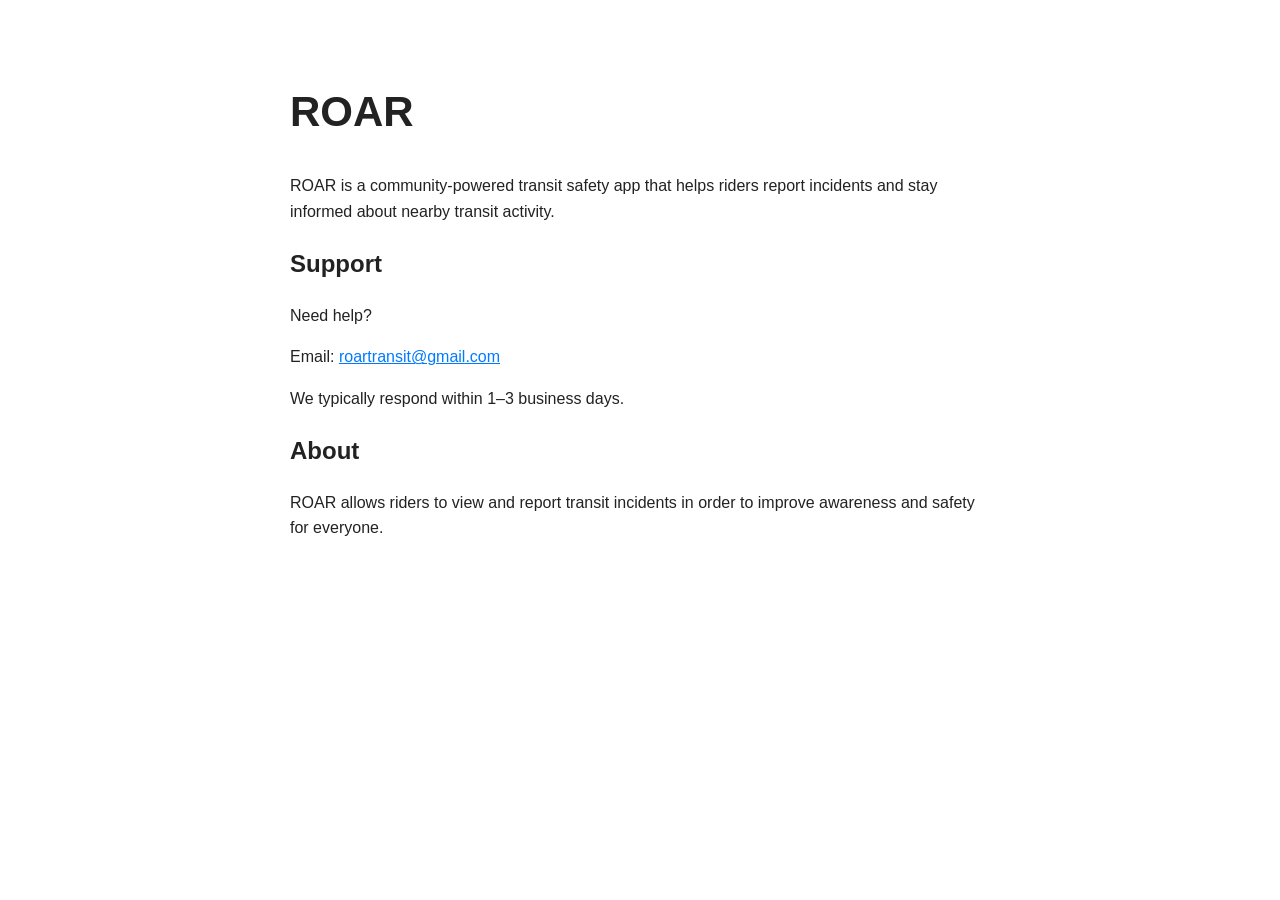
==== index.html @ c8202570 "Create index.html" ====
<!DOCTYPE html>
<html lang="en">
<head>
<meta charset="UTF-8">
<title>ROAR Support</title>

<style>
body{
    font-family: Helvetica, Arial, sans-serif;
    max-width:700px;
    margin:auto;
    padding:50px;
    line-height:1.6;
    color:#222;
}

h1{
    font-size:42px;
}

a{
    color:#007AFF;
}
</style>

</head>

<body>

<h1>ROAR</h1>

<p>
ROAR is a community-powered transit safety app that helps riders report incidents and stay informed about nearby transit activity.
</p>

<h2>Support</h2>

<p>
Need help?
</p>

<p>
Email:
<a href="mailto:roartransit@gmail.com">
roartransit@gmail.com
</a>
</p>

<p>
We typically respond within 1–3 business days.
</p>

<h2>About</h2>

<p>
ROAR allows riders to view and report transit incidents in order to improve awareness and safety for everyone.
</p>

</body>
</html>
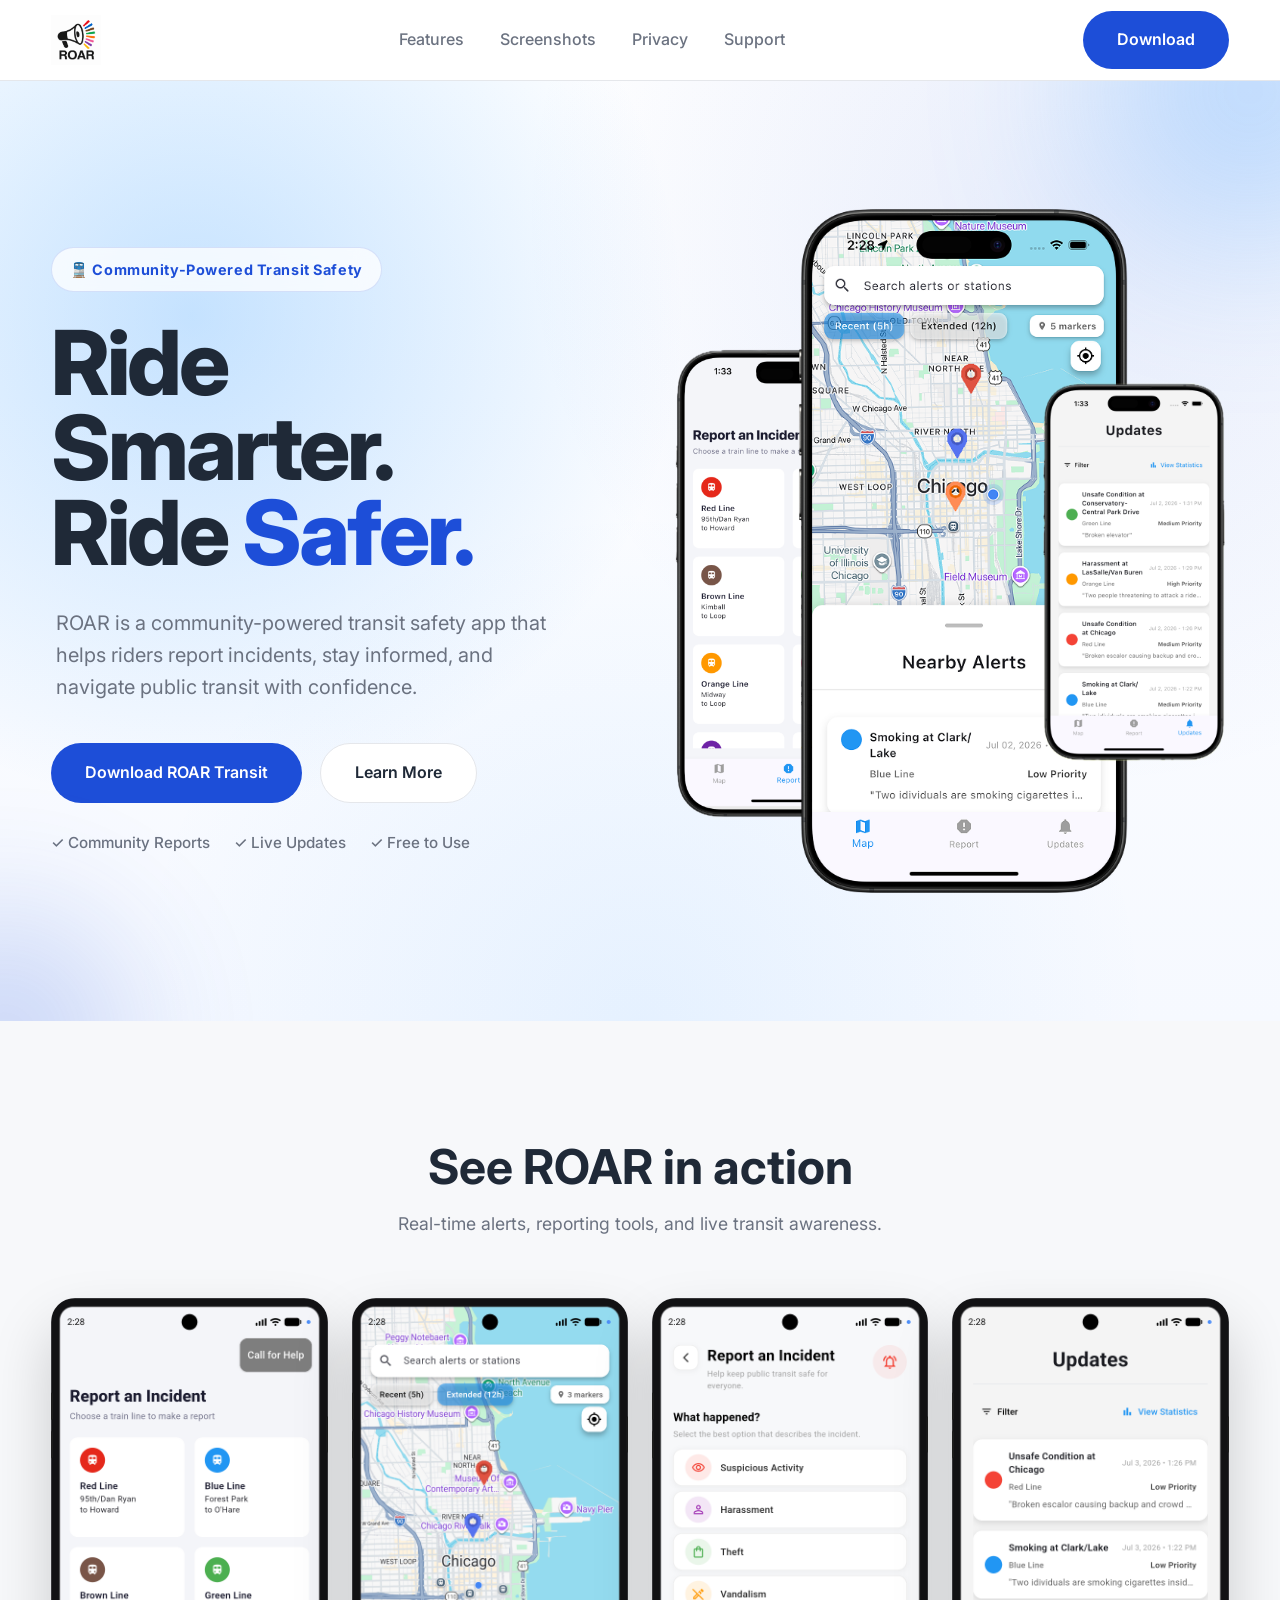
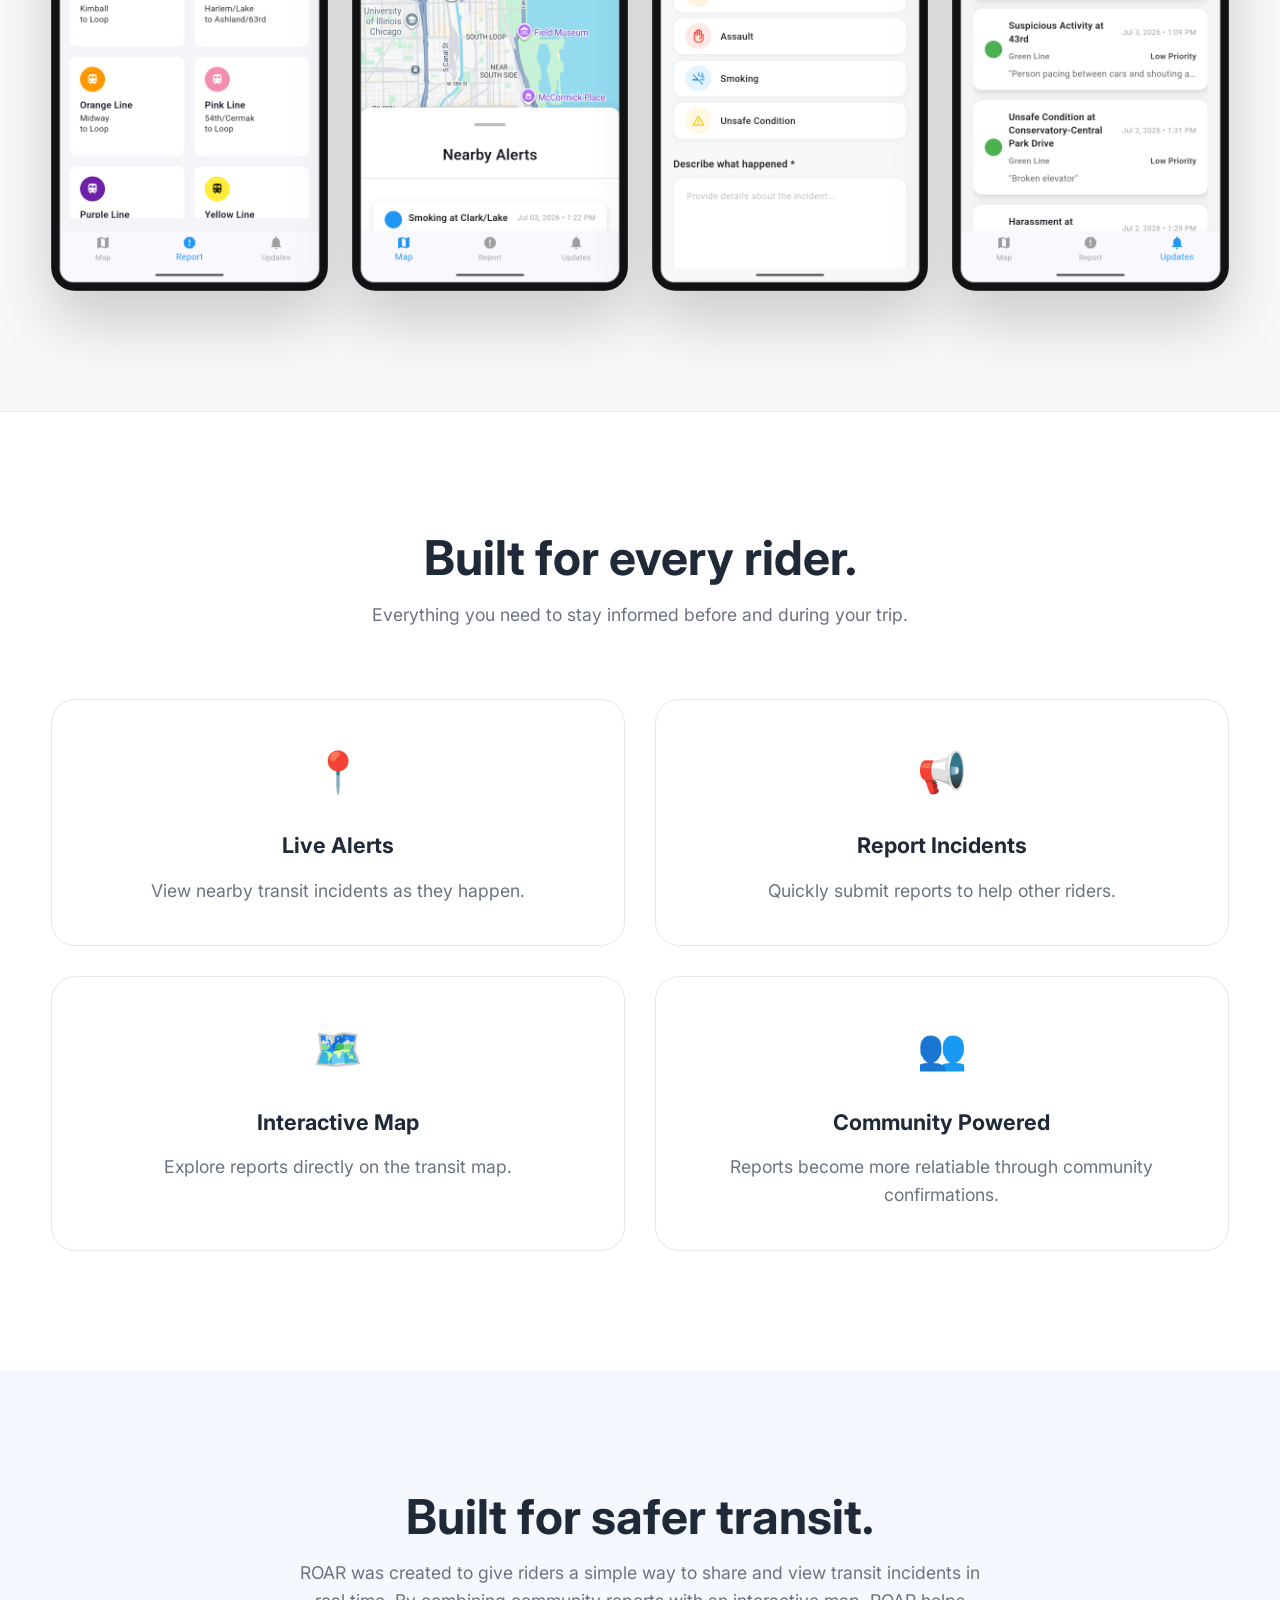
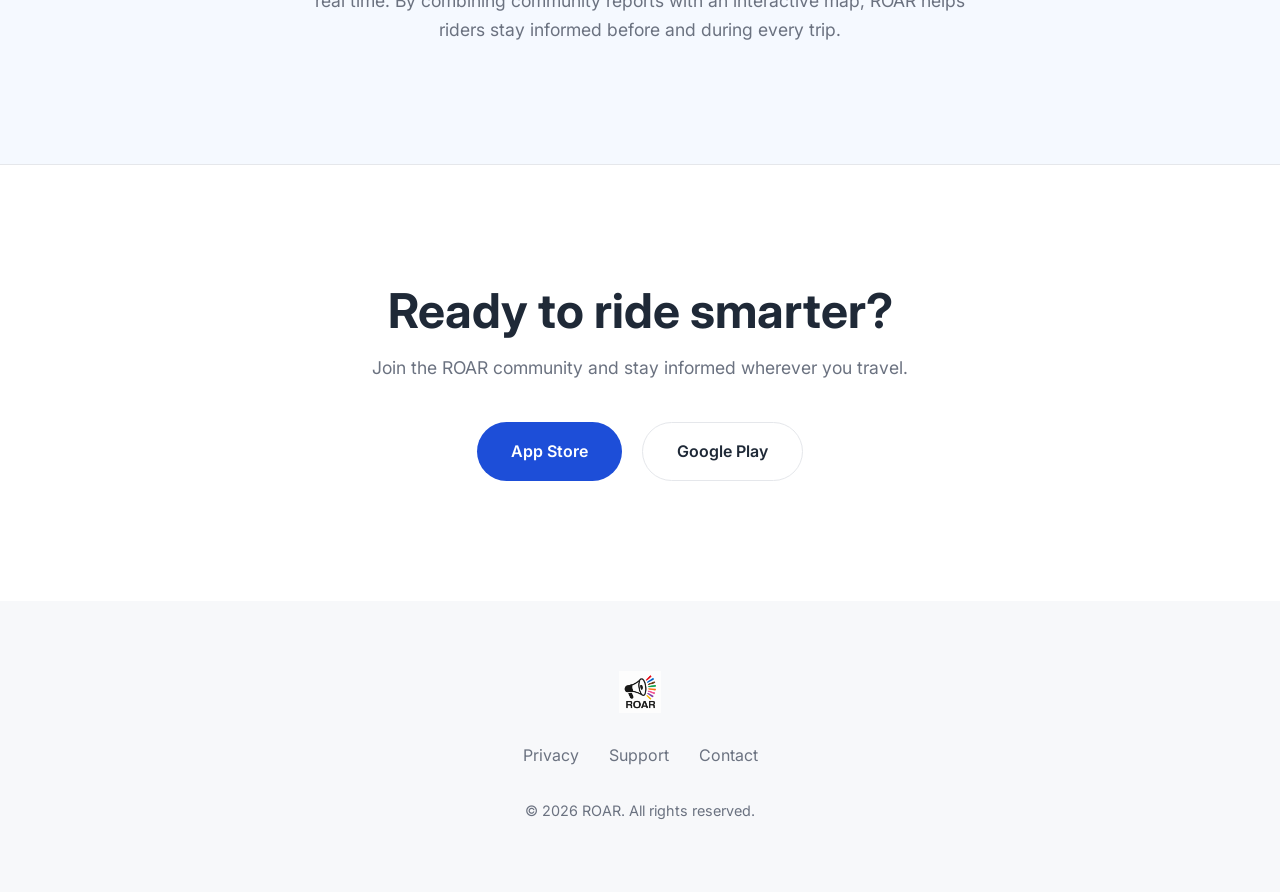
==== commit 2d3e6f45: "Complete website and add support page" ====
--- a/index.html
+++ b/index.html
@@ -1,60 +1,287 @@
 <!DOCTYPE html>
 <html lang="en">
-<head>
-<meta charset="UTF-8">
-<title>ROAR Support</title>
-
-<style>
-body{
-    font-family: Helvetica, Arial, sans-serif;
-    max-width:700px;
-    margin:auto;
-    padding:50px;
-    line-height:1.6;
-    color:#222;
-}
-
-h1{
-    font-size:42px;
-}
-
-a{
-    color:#007AFF;
-}
-</style>
-
-</head>
-
-<body>
-
-<h1>ROAR</h1>
-
-<p>
-ROAR is a community-powered transit safety app that helps riders report incidents and stay informed about nearby transit activity.
-</p>
-
-<h2>Support</h2>
-
-<p>
-Need help?
-</p>
-
-<p>
-Email:
-<a href="mailto:roartransit@gmail.com">
-roartransit@gmail.com
-</a>
-</p>
-
-<p>
-We typically respond within 1–3 business days.
-</p>
-
-<h2>About</h2>
-
-<p>
-ROAR allows riders to view and report transit incidents in order to improve awareness and safety for everyone.
-</p>
-
-</body>
-</html> 
+
+    <head>
+        <meta charset="UTF-8">
+        <meta name="viewport" content="width=device-width, initial-scale=1.0">
+
+        <title>ROAR | Community Transit Safety</title>
+
+        <link rel="stylesheet" href="styles.css">
+
+        <link rel="preconnect" href="https://fonts.googleapis.com">
+        <link rel="preconnect" href="https://fonts.gstatic.com" crossorigin>
+
+        <link href="https://fonts.googleapis.com/css2?family=Inter:wght@300;400;500;600;700;800&display=swap" rel="stylesheet">
+    </head>
+
+    <body>
+
+        <header class="header">
+            <div class="container nav">
+
+                <a href="#" class="logo">
+
+                    <img src="images/ROAR_logo.png" alt="ROAR Logo" width="50" height="50">
+
+                </a>
+
+                <nav>
+                    <ul class="nav-links">
+                        <li><a href="#features">Features</a></li>
+                        <li><a href="#screenshots">Screenshots</a></li>
+                        <li><a href="privacy.html">Privacy</a></li>
+                        <li><a href="support.html">Support</a></li>
+                    </ul>
+                </nav>
+
+                <a href="#download" class="button button-primary">
+                    Download
+                </a>
+            </div>
+
+        </header>
+
+        <main>
+            <section class="hero">
+                <div class="container hero-content">
+                    <div class="hero-text">
+                        <div class="hero-badge">
+                            🚆 Community-Powered Transit Safety
+                        </div>
+
+                        <h1>
+                            Ride Smarter.<br>
+                            Ride <span>Safer.</span>
+                        </h1>
+
+                        <p>
+                            ROAR is a community-powered transit safety app that helps riders 
+                            report incidents, stay informed, and navigate public transit with
+                            confidence.
+                        </p>
+                        
+                        <div class="hero-buttons">
+                            <a href="#download" class="button button-primary">
+                                Download ROAR Transit
+                            </a>
+
+                            <a href="#features" class="button button-secondary">
+                                Learn More
+                            </a>
+
+                        </div>
+
+                        <div class="hero-trust">
+
+                            <span>✓ Community Reports</span>
+
+                            <span>✓ Live Updates</span>
+
+                            <span>✓ Free to Use</span>
+
+                        </div>
+                        
+                    </div>
+
+                    <div class="hero-image">
+
+                        <img
+                            class="phone phone-left"
+                            src="images/site_screens/iphone_home_screen.png"
+                            alt="Home Screen">
+
+                        <img
+                            class="phone phone-center"
+                            src="images/site_screens/iphone_map_screen.png"
+                            alt="Map Screen">
+
+                        <img
+                            class="phone phone-right"
+                            src="images/site_screens/iphone_updates_screen.png"
+                            alt="Report Screen">
+
+                    </div>
+
+                </div>
+
+            </section>
+            
+            <section class="screenshots" id="screenshots">
+
+                <div class="container">
+
+                    <h2>See ROAR in action</h2>
+
+                    <p class="section-subtitle">
+                        Real-time alerts, reporting tools, and live transit awareness.
+                    </p>
+                    
+                    <div class="screenshot-grid">
+
+                        <img src="images/site_screens/android_home.png" alt="Home Screen">
+                        <img src="images/site_screens/android_map.png" alt="Map Screen">
+                        <img src="images/site_screens/android_report.png" alt="Report Screen">
+                        <img src="images/site_screens/android_updates.png" alt="Updates Screen">
+
+                    </div>
+
+                </div>
+
+            </section>
+
+            <section class="features" id="features">
+
+                <div class="container">
+
+                    <h2>Built for every rider.</h2>
+
+                    <p class="section-subtitle">
+                        Everything you need to stay informed before and during your trip.
+                    </p>
+
+                    <div class="feature-grid">
+
+                        <div class="feature-card">
+
+                            <div class="feature-icon">📍</div>
+
+                            <h3>Live Alerts</h3>
+
+                            <p>
+                                View nearby transit incidents as they happen.
+                            </p>
+
+                        </div>
+
+                        <div class="feature-card">
+
+                            <div class="feature-icon">📢</div>
+
+                            <h3>Report Incidents</h3>
+
+                            <p>
+                                Quickly submit reports to help other riders.
+                            </p>
+
+                        </div>
+
+                        <div class="feature-card">
+
+                            <div class="feature-icon">🗺️</div>
+
+                            <h3>Interactive Map</h3>
+
+                            <p>
+                                Explore reports directly on the transit map.
+                            </p>
+
+                        </div>
+
+                        <div class="feature-card">
+
+                            <div class="feature-icon">👥</div>
+
+                            <h3>Community Powered</h3>
+
+                            <p>
+                                Reports become more relatiable through community confirmations.
+                            </p>
+
+                        </div>
+
+                    </div>
+
+                </div>
+
+            </section>
+
+            <section class="about" id="about">
+
+                <div class="container about-content">
+
+                    <div class="container about-content">
+
+                        <div class="about-text">
+
+                            <h2>Built for safer transit.</h2>
+
+                            <p>
+                                ROAR was created to give riders a simple way to share and view
+                                 transit incidents in real time. By combining community reports 
+                                 with an interactive map, ROAR helps riders stay informed before 
+                                 and during every trip.
+                            </p>
+
+                        </div>
+
+                    </div>
+
+                </div>
+
+            </section>
+
+            <section class="download" id="download">
+
+                <div class="container">
+
+                    <h2>Ready to ride smarter?</h2>
+
+                    <p>
+                        Join the ROAR community and stay informed wherever you travel.
+                    </p>
+
+                    <div class="download-buttons">
+
+                        <a href="#" class="button button-primary">
+                            App Store
+                        </a>
+
+                        <a href="#" class="button button-secondary">
+                            Google Play
+                        </a>
+
+                    </div>
+
+                </div>
+
+            </section>
+
+        </main>
+
+       <footer>
+
+            <div class="container footer-content">
+
+                <div class="footer-logo">
+
+                    <img src="images/ROAR_logo.png" alt="ROAR Logo">
+
+                </div>
+
+            <div class="footer-links">
+
+                <a href="privacy.html">Privacy</a>
+
+                <a href="support.html">Support</a>
+
+                <a href="mailto:roartransit@gmail.com">
+                Contact
+
+                </a>
+
+            </div>
+
+            <p class="copyright">
+                © 2026 ROAR. All rights reserved.
+            </p>
+
+        </div>
+
+    </footer>
+
+        <script src="scripts.js"></script>
+
+    </body>
+
+</html>
--- a/styles.css
+++ b/styles.css
@@ -0,0 +1,1105 @@
+/*-------------------------------------------------
+ROAR Website
+Global Styles
+-------------------------------------------------*/
+
+/* Colors */
+:root {
+    --background: #FFFFFF;
+    --surface: #f7f8fa;
+    --surface-dark: #eceff3;
+    --surface-blue: #f5f9ff;
+
+    --text: #1f2937;
+    --text-light: #6b7280;
+
+    --blue: #1e90ff;
+    --blue-dark: #1d4ed8;
+
+    --border: #e5e7eb;
+
+    --shadow: 
+    0 30px 60px rgba(0, 0, 0, 0.18);
+
+    --radius: 18px;
+
+    --max-width: 1200px;
+}
+
+/* Reset */
+* {
+    margin: 0;
+    padding: 0;
+    box-sizing: border-box;
+}
+
+html{
+    scroll-behavior: smooth;
+}
+
+body{
+    font-family: "Inter", sans-serif;
+
+    background: var(--background);
+
+    color:var(--text);
+
+    line-height: 1.6;
+
+    -webkit-font-smoothing: antialiased;
+}
+
+/* Images */
+img{
+    max-width: 100%;
+    display: block;
+}
+
+/* Links */
+a{
+    text-decoration: none;
+    color: inherit;
+}
+
+/* Lists */
+ul{
+    list-style: none;
+}
+
+/* Layout */
+.container{
+
+    width:min(92%, var(--max-width));
+
+    margin:auto;
+
+}
+
+/* Sections */
+section{
+
+    padding: 120px 0;
+
+}
+
+/* Typography */
+h1{
+    font-size: clamp(3rem, 6vw, 5rem);
+
+    line-height: 1.05;
+
+    font-weight: 800;
+
+    letter-spacing: -2px;
+
+    margin-bottom: 24px;
+}
+
+h2{
+
+    font-size: clamp(2rem, 4vw, 3rem);
+
+    line-height: 1.1;
+
+    font-weight: 700;
+
+    margin-bottom: 16px;
+}
+
+h3{ 
+
+    font-size: 1.35rem;
+
+    margin-bottom: 14px;
+
+}
+
+p{ 
+
+    font-size: 1.1rem;
+
+    color:var(--text-light);
+
+    max-width:700px;
+
+    margin:0 auto;
+
+}
+
+/* Buttons */
+.button{
+    display:inline-flex;
+    align-items:center;
+
+    justify-content:center;
+
+    padding: 16px 34px;
+
+    border-radius:999px;
+
+    font-weight:600;
+
+    transition: .25s;
+
+    cursor: pointer;
+}
+
+/* Primary */
+.button-primary{
+    background: var(--blue-dark);
+    color: white;
+}
+
+.button-primary:hover{
+    background: var(--blue-dark);
+    transform:translateY(-2px);
+}
+
+/* Secondary */
+.button-secondary{
+    background:white;
+    border:1px solid var(--border);
+    color:var(--text);
+}
+
+.button-secondary:hover{
+    background:var(--surface);
+}
+
+/* Cards */
+.card{
+    background:white;
+    border:1px solid var(--border);
+    border-radius:var(--radius);
+    padding:36px;
+    box-shadow:var(--shadow);
+    transition: .25s;
+}
+
+.card:hover{
+    transform:translateY(-6px);
+}
+
+/* Grid */
+.grid{
+    display:grid;
+    gap:32px;
+}
+
+/* Footer */
+footer{
+    padding:70px 0;
+    background:var(--surface);
+}
+
+/* Responsive */
+@media (max-width: 768px){
+    section{
+        padding: 80px 0;
+    }
+    p{
+        font-size: 1rem;
+    }
+}
+
+/*---------------------------------------------
+Navigation
+-----------------------------------------------*/
+
+.header{
+    position:sticky;
+
+    top:0;
+
+    background:rgba(255,255,255,.90);
+
+    backdrop-filter:blur(14px);
+
+    border-bottom:1px solid var(--border);
+
+    z-index:1000;
+
+    transition: 
+        height .3s ease, 
+        box-shadow .3s ease,
+        background .3s ease;
+}
+
+header.scrolled{
+
+    height: 64px;
+
+    box-shadow:0 2px 20px rgba(0,0,0,.06);
+}
+
+.nav{
+    display:flex;
+
+    justify-content:space-between;
+
+    align-items:center;
+
+    height:80px;
+}
+
+.logo{
+    display:flex;
+
+    align-items:center;
+
+    gap:12px;
+
+    font-weight:700;
+
+    font-size:1.25rem;
+}
+
+.logo img{
+    width:50px;
+
+    height:50px;
+}
+
+.nav-links{
+
+    display:flex;
+
+    align-items:center;
+
+    gap:36px;
+
+}
+
+.nav-links a{
+
+    color:var(--text-light);
+
+    font-weight:500;
+
+    transition:color .25s ease;
+
+}
+
+.nav-links a:hover{
+
+    color:var(--blue);
+
+}
+
+/*---------------------------------------------
+Hero
+-----------------------------------------------*/
+
+.hero{
+    
+    position:relative;
+
+    overflow:hidden;
+
+    min-height: 100vh;
+
+    display:flex;
+
+    align-items:center;
+
+    background:
+
+        radial-gradient(
+            circle at 15% 25%,
+            rgba(30,144,255,.25),
+            transparent 38%
+        ),
+
+        radial-gradient(
+            circle at 85% 15%,
+            rgba(29,78,216,.10),
+            transparent 42%
+        ),
+
+        radial-gradient(
+            circle at 50% 100%,
+            rgba(30,144,255,.08),
+            transparent 45%
+        ),
+
+        linear-gradient(
+            to bottom,
+            #FFFFFF,
+            #f6f9ff
+        );
+
+}
+
+.hero-content{
+
+    display:grid;
+
+    grid-template-columns: 1fr 1fr;
+
+    align-items:center;
+
+    gap:120px;
+}
+.hero::before{
+
+    content:"";
+
+    position:absolute;
+
+    width:300px;
+
+    height:300px;
+
+    background:#4fa3ff;
+
+    opacity:.35;
+
+    border-radius:50%;
+
+    filter:blur(90px);
+
+    top:-140px;
+
+    right:-120px;
+
+}
+
+.hero::after{
+
+    content:"";
+
+    position:absolute;
+
+    width:250px;
+
+    height:250px;
+
+    background:#1d4ed8;
+
+    opacity:.20;
+
+    border-radius:50%;
+
+    filter:blur(70px);
+
+    bottom:-140px;
+
+    left:-120px;
+
+}
+
+.hero h1{
+
+    font-size:clamp(3.8rem,7vw,6rem);
+
+    line-height:.95;
+
+    letter-spacing:-3px;
+
+    margin-bottom: 32px;
+
+    max-width: 650px;
+}
+
+.hero-text p{
+    
+    font-size:1.25rem;
+
+    max-width: 520px;
+
+    margin-bottom: 40px;
+
+}
+
+.hero-badge{
+
+    display:inline-flex;
+    align-items:center;
+    gap:8px;
+
+    padding:10px 18px;
+
+    margin-bottom:28px;
+
+    border-radius:999px;
+
+    background:rgba(255,255,255,.75);
+
+    border:1px solid rgba(29,78,216,.15);
+
+    color:var(--blue-dark);
+
+    font-size:.9rem;
+
+    font-weight:700;
+
+    letter-spacing:.04em;
+
+    backdrop-filter:blur(12px)
+
+}
+
+.hero h1 span{
+
+    color:var(--blue-dark)
+
+}
+
+.hero-trust{
+
+    display:flex;
+
+    gap:24px;
+
+    flex-wrap:wrap;
+
+    margin-top:28px;
+
+    color:var(--text-light);
+
+    font-size:.95rem;
+
+    font-weight:500;
+
+}
+
+.hero-trust span{
+
+    display:flex;
+
+    align-items:center;
+
+    gap:6px;
+
+}
+
+.hero-buttons{
+
+    display:flex;
+
+    gap:18px;
+
+    margin-top:40px;
+
+}
+
+.hero-image{
+
+    position:relative;
+    
+    display:flex;
+
+    justify-content:center;
+
+    align-items:center;
+
+    min-height:700px;
+
+}
+
+.hero-image img{
+
+    width:340px;
+
+    border-radius:36px;
+    
+}
+
+.phone{
+
+    position:absolute;
+
+    width:290px;
+
+    border-radius:34px;
+
+    transition:transform .35s ease;
+
+}
+
+.phone-center{
+
+    width:320px;
+
+    transform: translateX(0);
+
+    z-index:3;
+}
+
+.phone-left{
+
+    width: 290px;
+
+    right:50%;
+
+    transform: 
+        translateY(30px)
+        scale(.9);
+
+    z-index:2;
+
+}
+
+.phone-right{
+
+    width: 290px;
+
+    left: 50%;
+
+    transform:
+        translateY(30px)
+        scale(.7);
+
+    z-index:3;
+
+}
+
+.hero-image:hover .phone-left{
+
+    transform:
+        translateX(-105px)
+        scale(.9);
+
+}
+
+.hero-image:hover .phone-right{
+
+    transform:
+        translateX(115px)
+        scale(.9);
+
+}
+
+.hero-image:hover .phone-center{
+
+    transform:translateY(-8px);
+
+}
+
+@media(max-width:900px){
+
+    .hero-content{
+
+        grid-template-columns:1fr;
+
+        text-align:center;
+    }
+
+    .hero-buttons{
+
+        justify-content:center;
+
+        flex-wrap:wrap;
+
+    }
+
+    .hero-image{
+        margin-top:40px;
+    }
+}
+
+/* ==========================================================
+   Screenshots Section
+========================================================== */
+
+.screenshots{
+
+    background:var(--surface);
+
+    text-align:center;
+
+    
+
+}
+
+.section-subtitle{
+
+    margin:0 auto 60px auto;
+
+    max-width:600px;
+
+}
+
+.screenshot-grid{
+
+    display:grid;
+
+    grid-template-columns:repeat(4, 1fr);
+
+    gap:24px;
+
+}
+
+.screenshot-grid img{
+
+    width:100%;
+
+    border-radius:24px;
+
+     box-shadow: var(--shadow);
+
+    transition:.3s;
+
+}
+
+.screenshot-grid img:hover{
+
+    transform:translateY(-8px) scale(1.02);
+
+}
+
+@media(max-width:1000px){
+
+    .screenshot-grid{
+
+        grid-template-columns:repeat(2, 1fr);
+
+    }
+
+}
+
+@media(max-width:600px){
+
+    .screenshot-grid{
+
+        grid-template-columns:1fr;
+
+    }
+
+}
+
+/* ==========================================================
+   Features Section
+========================================================== */
+
+.features{
+
+    border-top:1px solid var(--border);
+
+    background:white;
+
+    text-align:center;
+
+}
+
+.feature-grid{
+
+    margin-top:70px;
+
+    display:grid;
+
+    grid-template-columns:repeat(2,1fr);
+
+    gap:30px;
+
+}
+
+.feature-card{
+
+    padding:40px;
+
+    border:1px solid var(--border);
+
+    border-radius:24px;
+
+    background:white;
+
+    transition:.25s;
+
+}
+
+.feature-card:hover{
+
+    transform:translateY(-6px);
+
+}
+
+.feature-icon{
+
+    font-size:2.5rem;
+
+    margin-bottom:24px;
+
+}
+
+@media(max-width:800px){
+
+    .feature-grid{
+
+        grid-template-columns:1fr;
+
+    }
+
+}
+
+/* ==========================================================
+   About
+========================================================== */
+
+.about{
+
+    background:var(--surface-blue);
+
+}
+
+.about-content{
+
+    max-width:800px;
+
+    margin:auto;
+
+    text-align:center;
+
+}
+
+.about p{
+
+    margin:0 auto;
+
+}
+
+/* ==========================================================
+   Download Section
+========================================================== */
+
+.download{
+
+    border-top:1px solid var(--border);
+
+    text-align:center;
+
+}
+
+.download p{
+
+    text-align:center;
+
+}
+
+.download-buttons{
+
+    display:flex;
+
+    justify-content:center;
+
+    gap:20px;
+
+    margin-top:40px;
+
+    flex-wrap:wrap;
+
+}
+
+/*---------------------------------------------
+Footer
+-----------------------------------------------*/
+
+footer{
+
+    background:var(--surface);
+
+}
+
+.footer-content{
+
+    display:flex;
+
+    flex-direction:column;
+
+    align-items:center;
+
+    justify-content:center;
+
+    text-align:center;
+
+    gap:30px;
+
+}
+
+.footer-logo{
+
+    display:flex;
+
+    align-items:center;
+
+    gap:12px;
+
+    font-weight:700;
+
+}
+
+.footer-logo img{
+
+    width:42px;
+
+}
+
+.footer-links{
+
+    display:flex;
+
+    gap:30px;
+
+    flex-wrap:wrap;
+
+}
+
+.footer-links a{
+
+    color:var(--text-light);
+
+}
+
+.footer-links a:hover{
+
+    color:var(--blue);
+
+}
+
+.copyright{
+
+    font-size:.9rem;
+
+}
+
+/*==========================================================
+Privacy Page
+==========================================================*/
+
+.privacy-page{
+
+    padding:120px 0;
+
+    background:var(--surface);
+
+}
+
+.privacy-card{
+
+    background:white;
+
+    max-width:900px;
+
+    margin:auto;
+
+    padding:70px;
+
+    border-radius:24px;
+
+    border:1px solid var(--border);
+
+    box-shadow:var(--shadow);
+
+}
+
+.privacy-card h1{
+
+    margin-bottom:12px;
+
+}
+
+.privacy-card h2{
+
+    margin-top:50px;
+
+    margin-bottom:16px;
+
+}
+
+.privacy-card p{
+
+    margin:18px 0;
+
+    max-width:none;
+
+}
+
+.privacy-card ul{
+
+    margin:18px 0 18px 24px;
+
+    list-style:disc;
+
+}
+
+.privacy-card li{
+
+    margin-bottom:12px;
+
+    color:var(--text-light);
+
+}
+
+.privacy-card hr{
+
+    margin:45px 0;
+
+    border:none;
+
+    border-top:1px solid var(--border);
+
+}
+
+.privacy-card strong{
+
+    color:var(--text);
+
+}
+
+/*---------------------------------------------
+Support Page
+-----------------------------------------------*/
+
+.support-hero{
+
+    padding-top:180px;
+
+    padding-bottom:90px;
+
+    text-align:center;
+
+    background:linear-gradient(
+        to bottom,
+        #ffffff,
+        var(--surface-blue)
+    );
+
+}
+
+.support-hero h1{
+
+    margin-bottom:24px;
+
+}
+
+.support-hero p{
+
+    margin:0 auto;
+
+    max-width:700px;
+
+}
+
+.support-contact{
+
+    background:white;
+
+}
+
+.support-card{
+
+    max-width:700px;
+
+    margin:auto;
+
+    text-align:center;
+
+}
+
+.support-card .button{
+
+    margin-top:28px;
+
+}
+
+.response-time{
+
+    margin-top:28px;
+
+}
+
+.support-faq{
+
+    background:var(--surface);
+
+}
+
+.support-faq h2{
+
+    text-align:center;
+
+    margin-bottom:50px;
+
+}
+
+.faq-list{
+
+    max-width:850px;
+
+    margin:auto;
+
+}
+
+.faq-item{
+
+    background:white;
+
+    border:1px solid var(--border);
+
+    border-radius:16px;
+
+    margin-bottom:18px;
+
+    overflow:hidden;
+
+}
+
+.faq-item summary{
+
+    cursor:pointer;
+
+    padding:22px 28px;
+
+    font-size:1.05rem;
+
+    font-weight:600;
+
+    list-style:none;
+
+}
+
+.faq-item summary::-webkit-details-marker{
+
+    display:none;
+
+}
+
+.faq-item summary::after{
+
+    content:"+";
+
+    float:right;
+
+    font-size:1.4rem;
+
+    color:var(--blue-dark);
+
+}
+
+.faq-item[open] summary::after{
+
+    content:"−";
+
+}
+
+.faq-item p{
+
+    padding:0 28px 24px;
+
+    margin:0;
+
+    max-width:none;
+
+}
+
+.support-info{
+
+    background:white;
+
+}
+
+.support-grid{
+
+    grid-template-columns:repeat(auto-fit,minmax(320px,1fr));
+
+}
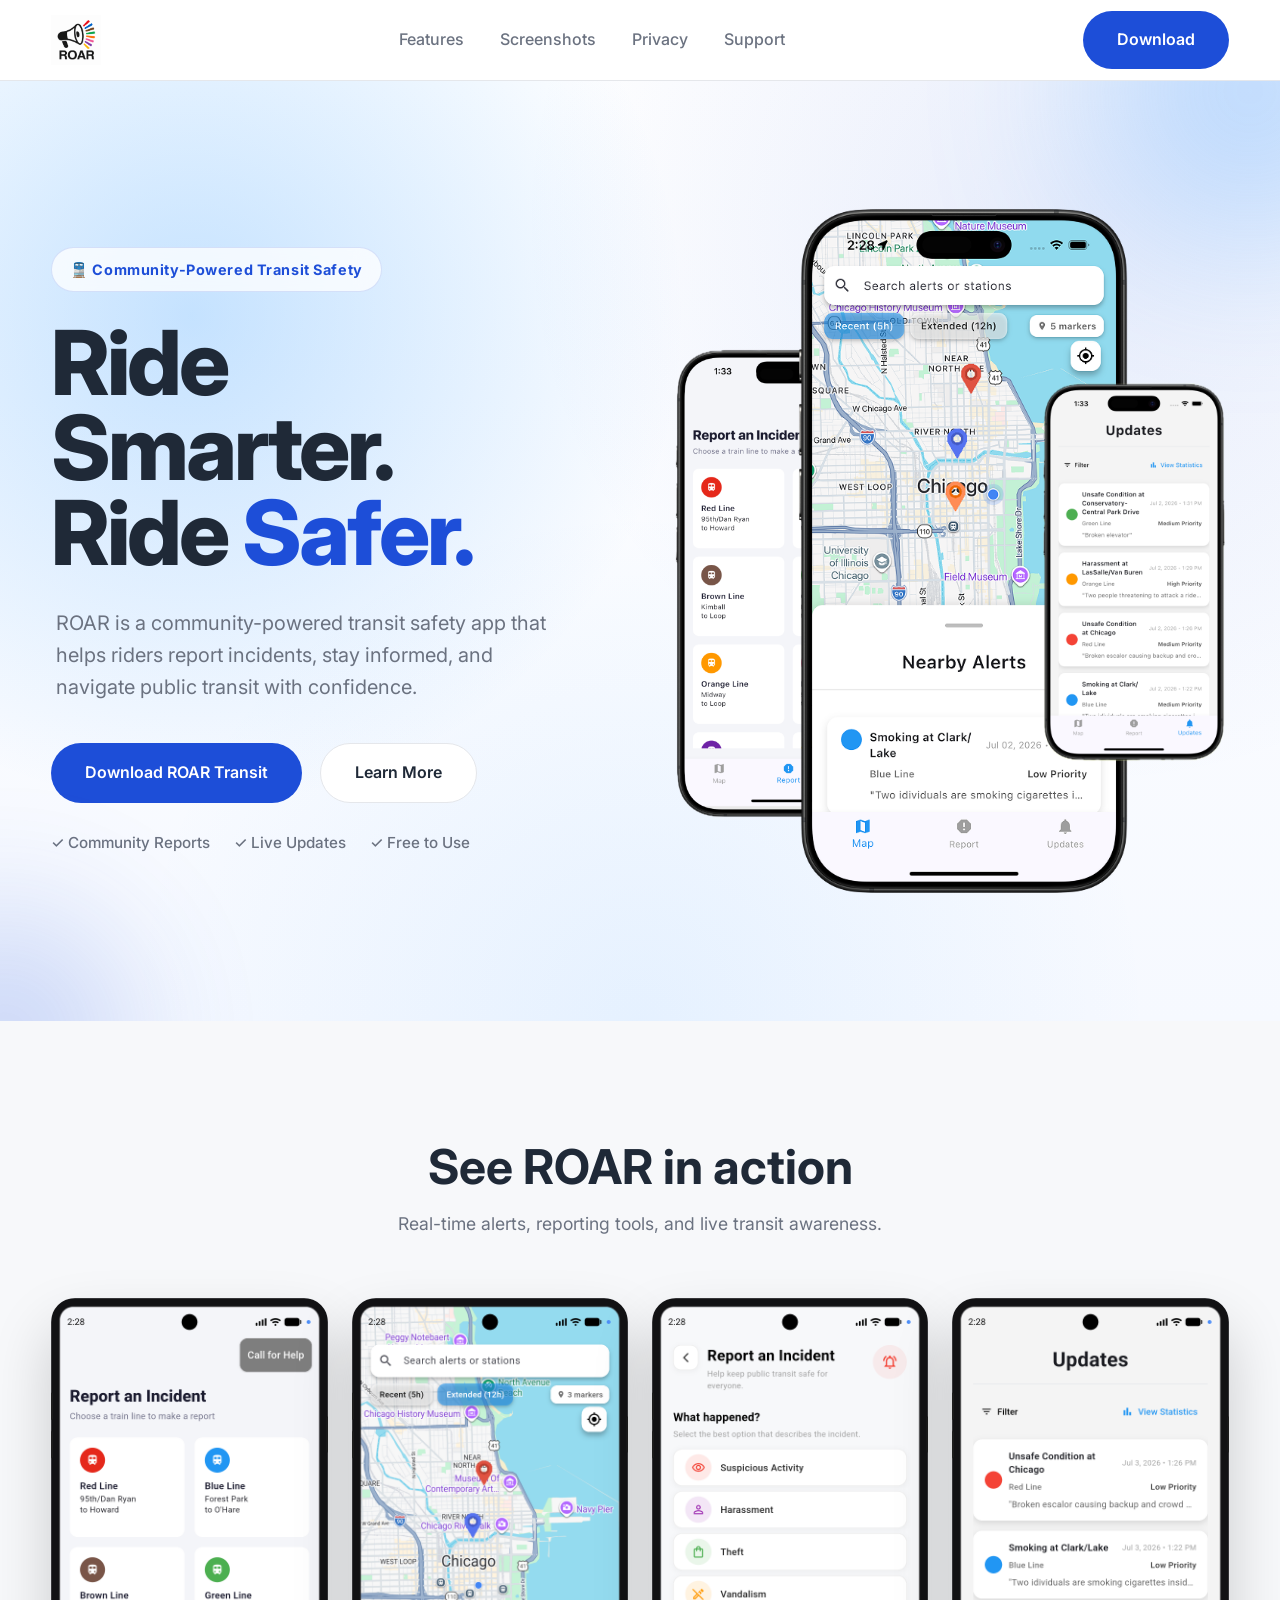
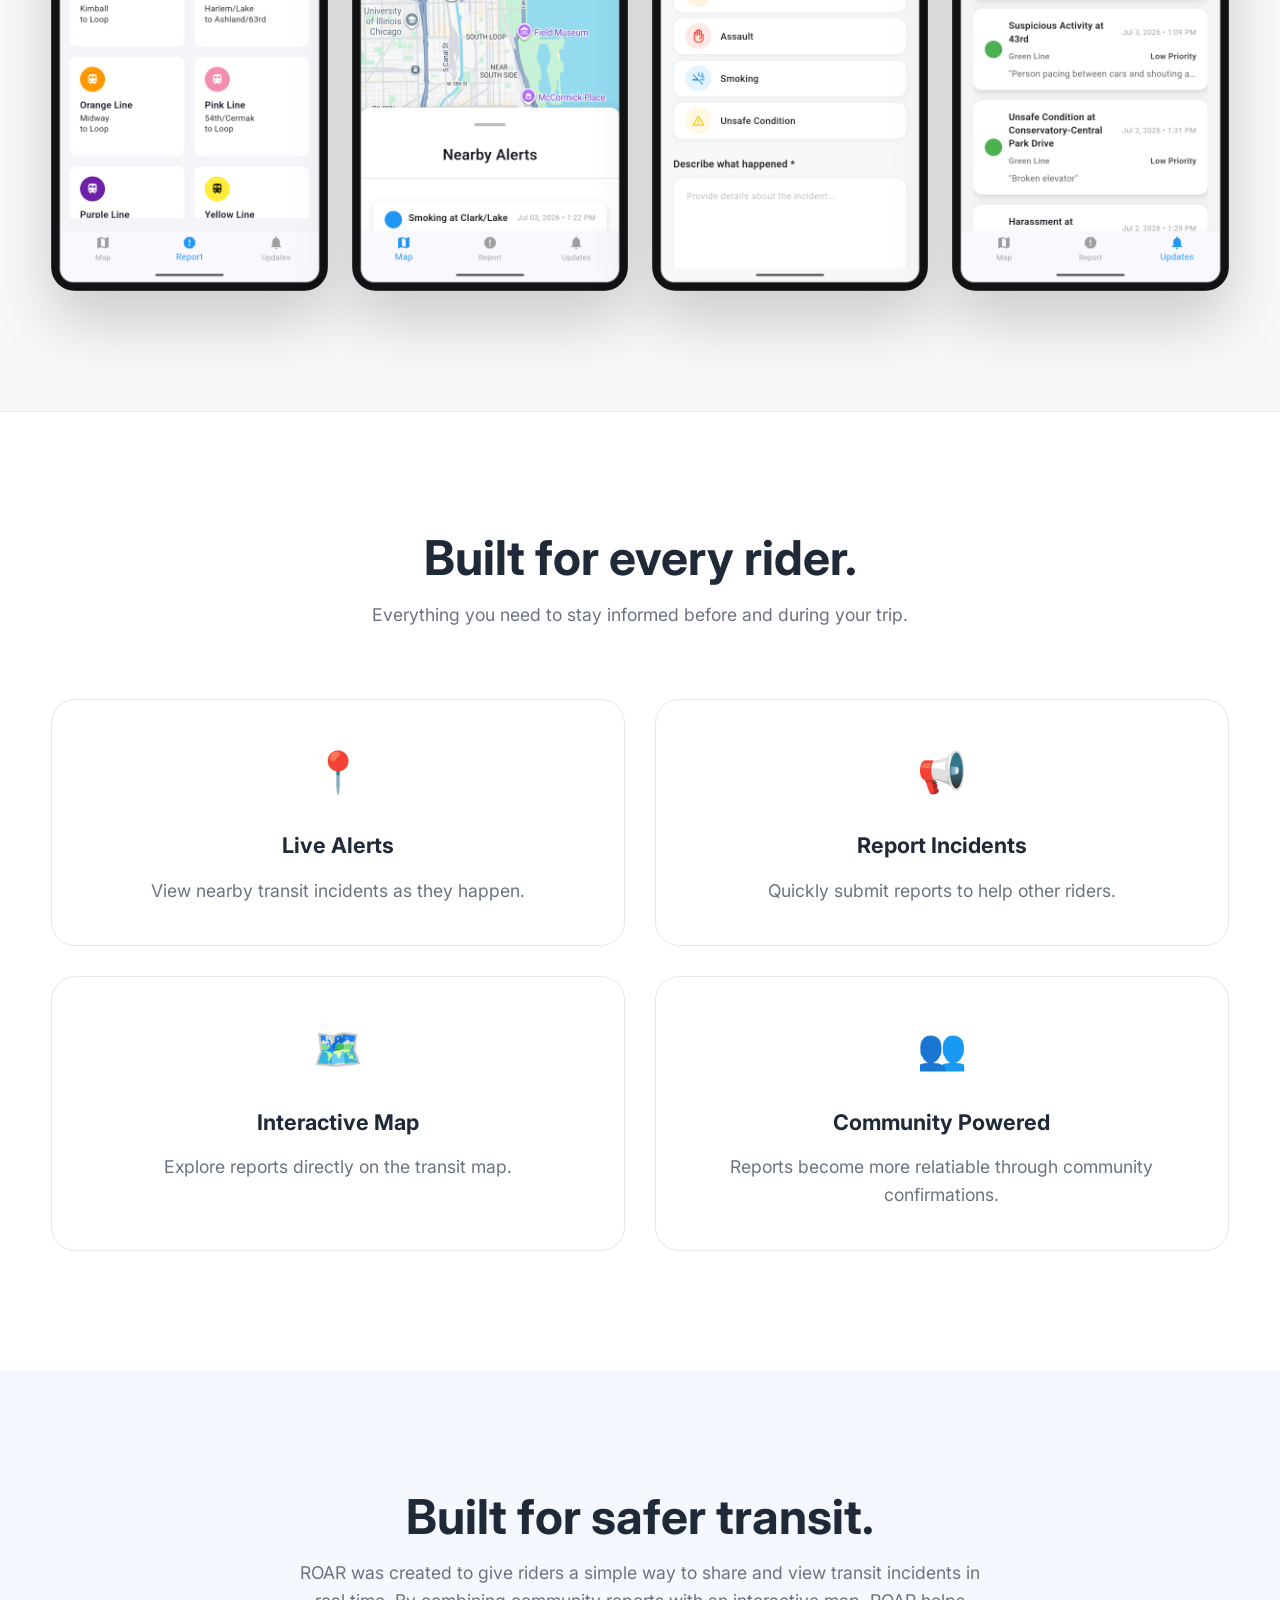
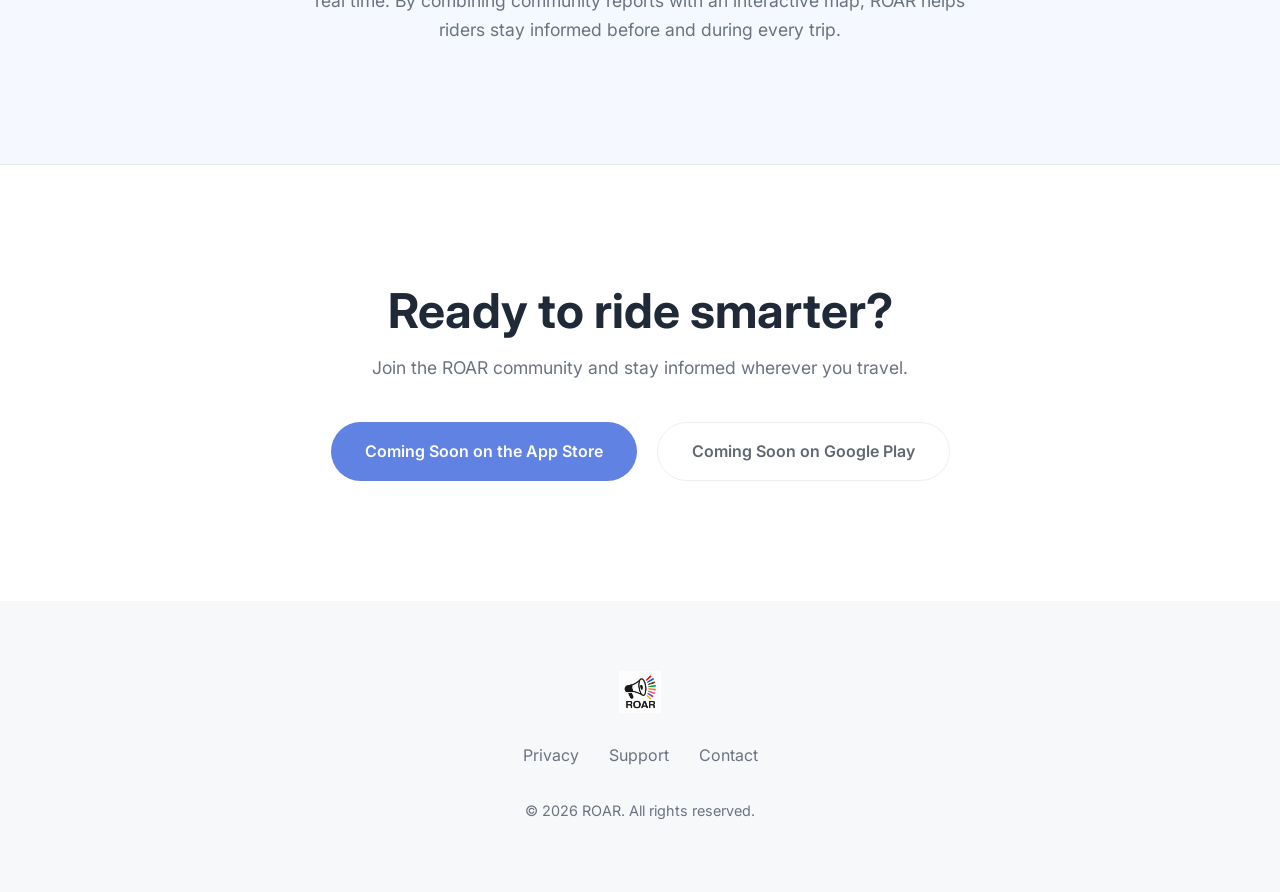
==== commit a7d8560f: "Removed download buttons for publishing" ====
--- a/index.html
+++ b/index.html
@@ -231,14 +231,15 @@
                         Join the ROAR community and stay informed wherever you travel.
                     </p>
 
+                    
                     <div class="download-buttons">
 
-                        <a href="#" class="button button-primary">
-                            App Store
+                        <a class="button button-primary button-disabled">
+                            Coming Soon on the App Store
                         </a>
 
-                        <a href="#" class="button button-secondary">
-                            Google Play
+                        <a class="button button-secondary button-disabled">
+                            Coming Soon on Google Play
                         </a>
 
                     </div>
--- a/styles.css
+++ b/styles.css
@@ -164,6 +164,26 @@
 
 .button-secondary:hover{
     background:var(--surface);
+}
+
+/* Disabled Buttons */
+
+.button-disabled{
+
+    opacity:.7;
+
+    cursor:default;
+
+    pointer-events:none;
+
+}
+
+.button-disabled:hover{
+
+    transform:none;
+
+    background:inherit;
+
 }
 
 /* Cards */
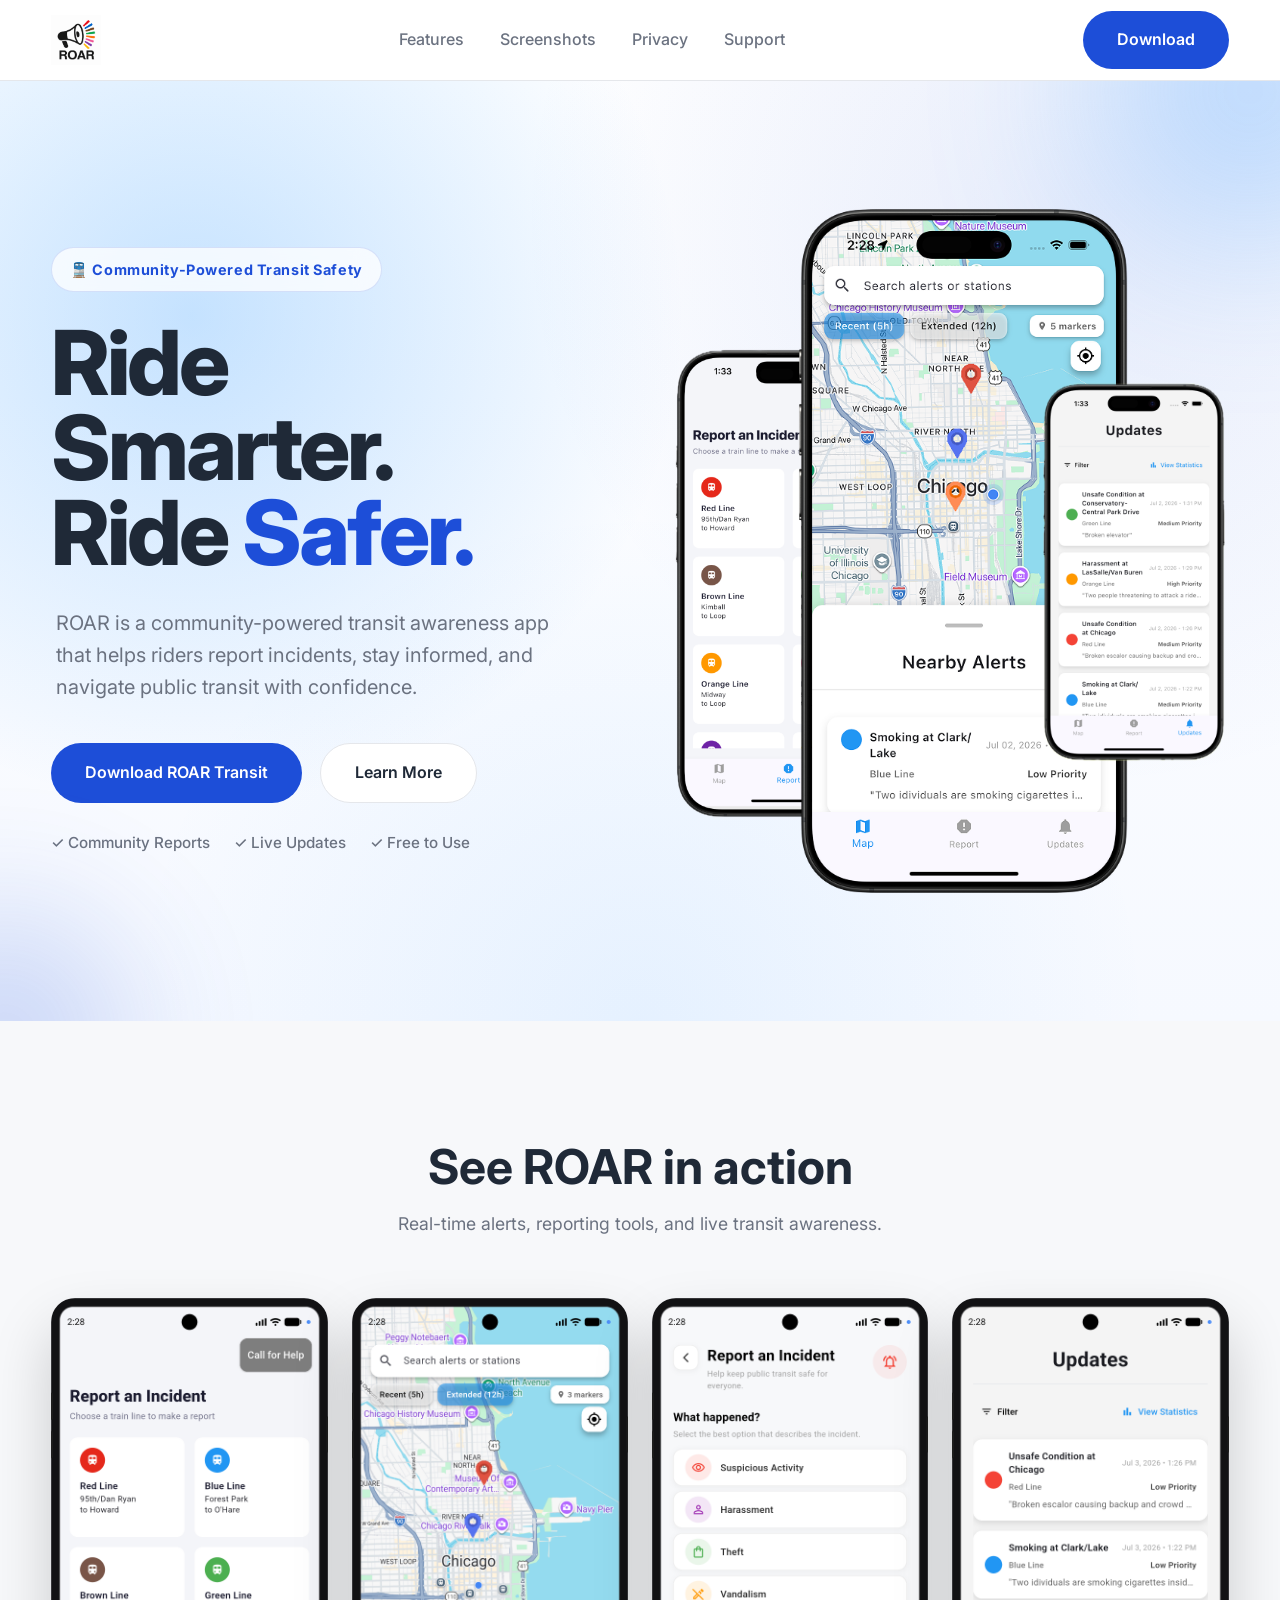
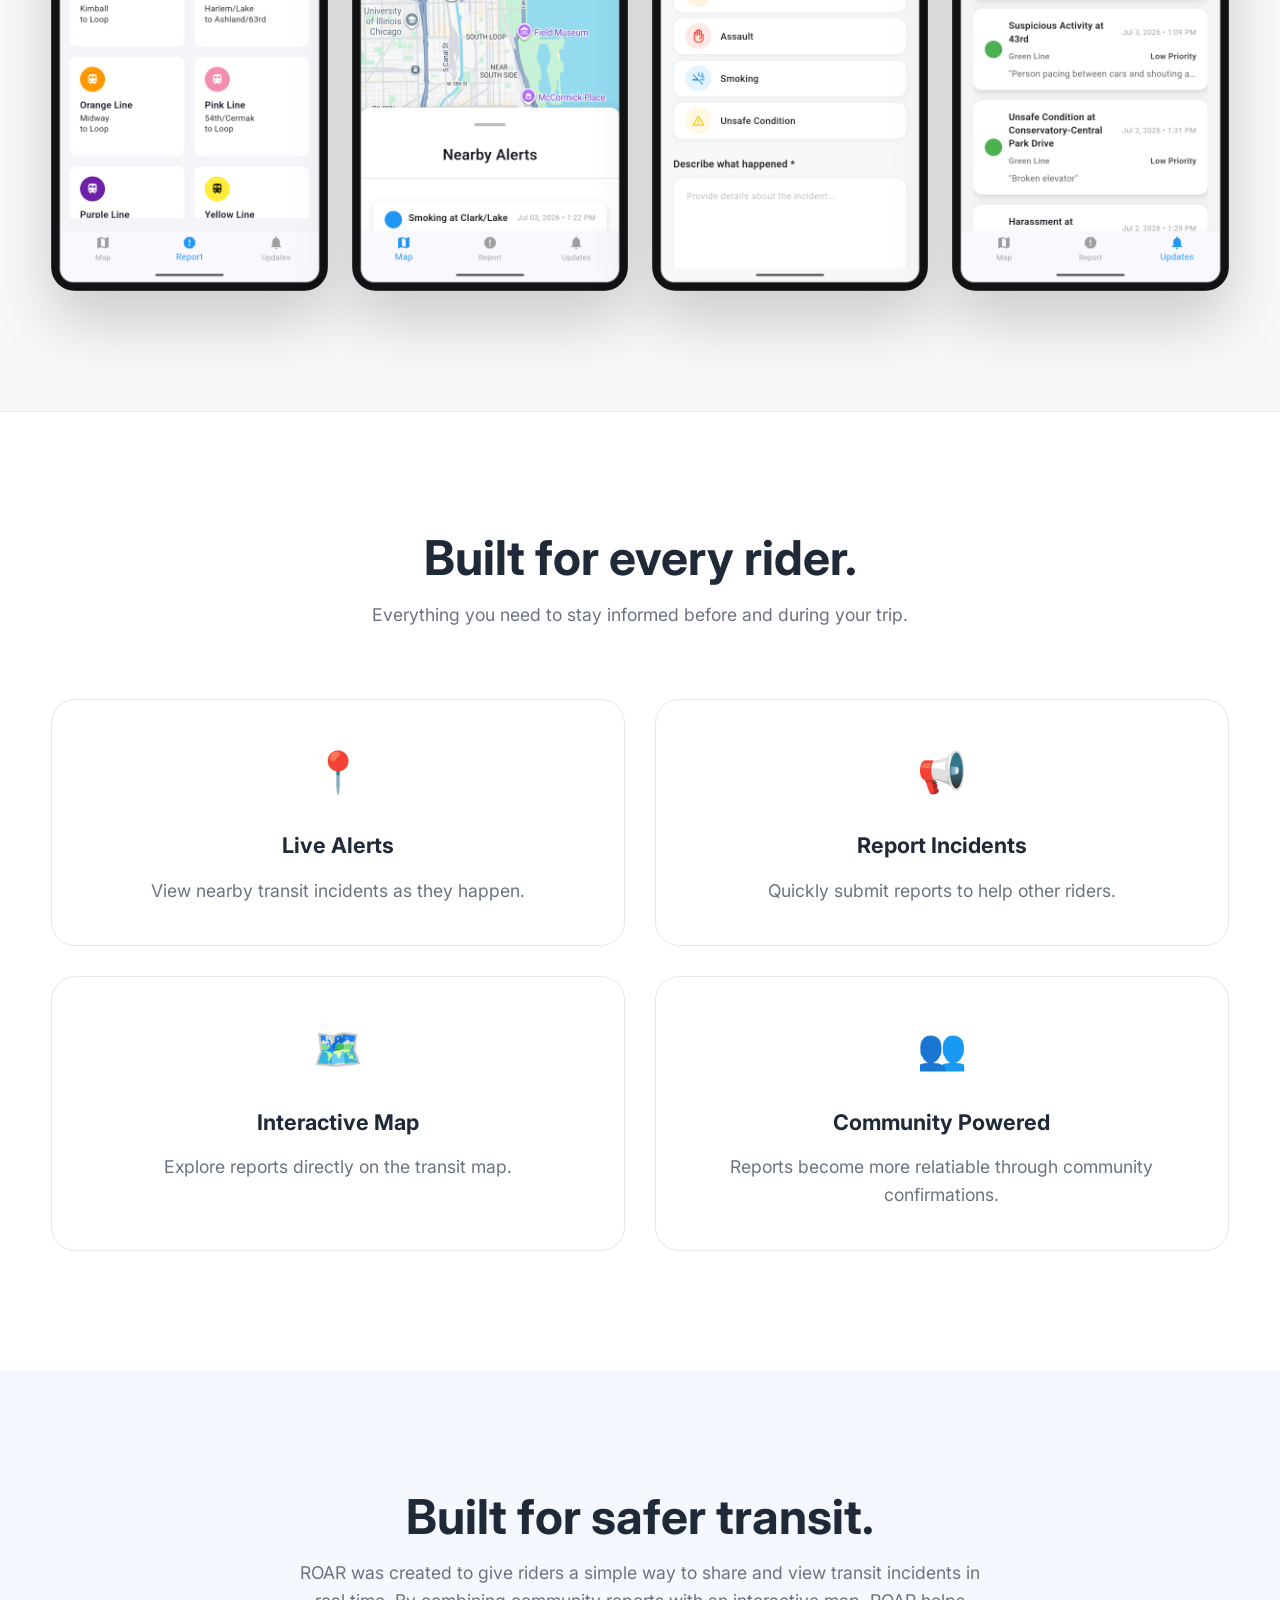
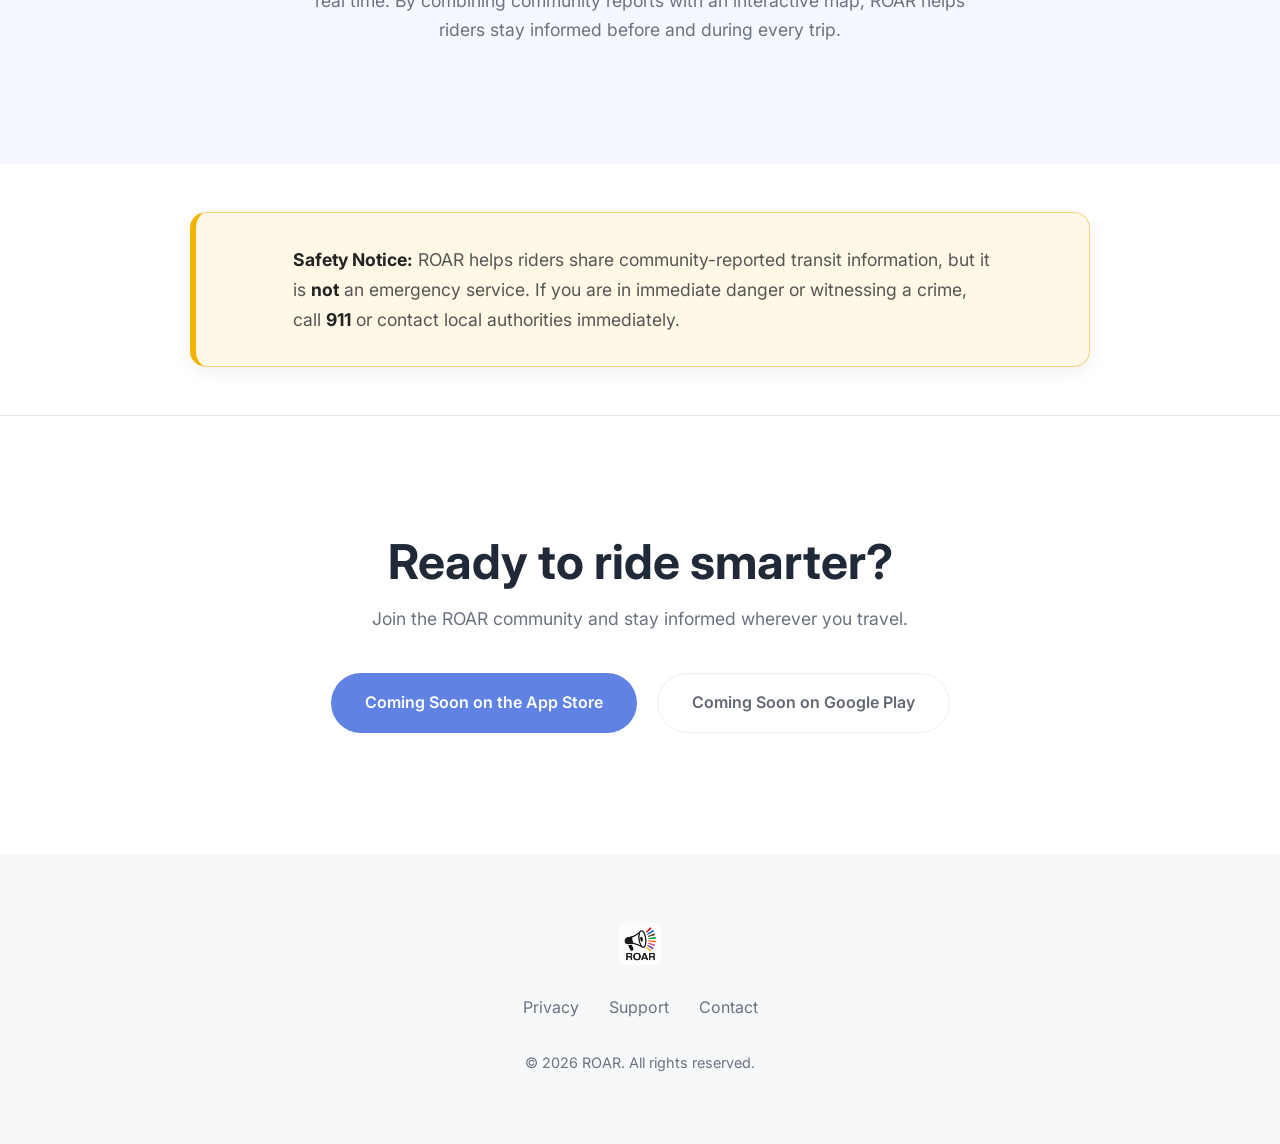
==== commit b89739c5: "Add safety disclaimers to website" ====
--- a/index.html
+++ b/index.html
@@ -56,7 +56,7 @@
                         </h1>
 
                         <p>
-                            ROAR is a community-powered transit safety app that helps riders 
+                            ROAR is a community-powered transit awareness app that helps riders 
                             report incidents, stay informed, and navigate public transit with
                             confidence.
                         </p>
@@ -221,6 +221,27 @@
 
             </section>
 
+            <section class="homepage-disclaimer">
+
+                <div class="container">
+
+                    <div class="disclaimer-card">
+
+                        <p>
+                            <strong>Safety Notice:</strong>
+                            ROAR helps riders share community-reported transit 
+                            information, but it is <strong>not</strong> an emergency 
+                            service. If you are in immediate danger or witnessing a 
+                            crime, call <strong>911</strong> or contact local authorities 
+                            immediately.
+                        </p>
+
+                    </div>
+
+                </div>
+
+            </section>
+
             <section class="download" id="download">
 
                 <div class="container">
--- a/styles.css
+++ b/styles.css
@@ -1122,4 +1122,45 @@
 
     grid-template-columns:repeat(auto-fit,minmax(320px,1fr));
 
+}
+
+/*---------------------------------------------
+Safety Disclaimer
+-----------------------------------------------*/
+
+.safety-disclaimer,
+.homepage-disclaimer {
+    padding: 3rem 0;
+}
+
+.disclaimer-card {
+    background: #fff8e6;
+    border: 1px solid #f2d27d;
+    border-left: 6px solid #f5b301;
+    border-radius: 16px;
+    padding: 2rem;
+    max-width: 900px;
+    margin: 0 auto;
+    box-shadow: 0 6px 18px rgba(0,0,0,0.06)
+}
+
+.disclaimer-card h2 {
+    margin-top: 0;
+    margin-bottom: 1rem;
+    color: #333;
+    font-size: 1.5rem;
+}
+
+.disclaimer-card p {
+    margin-bottom: 1rem;
+    color: #555;
+    line-height: 1.7;
+}
+
+.disclaimer-card p:last-child {
+    margin-bottom: 0;
+}
+
+.disclaimer-card strong {
+    color: #222;
 }
